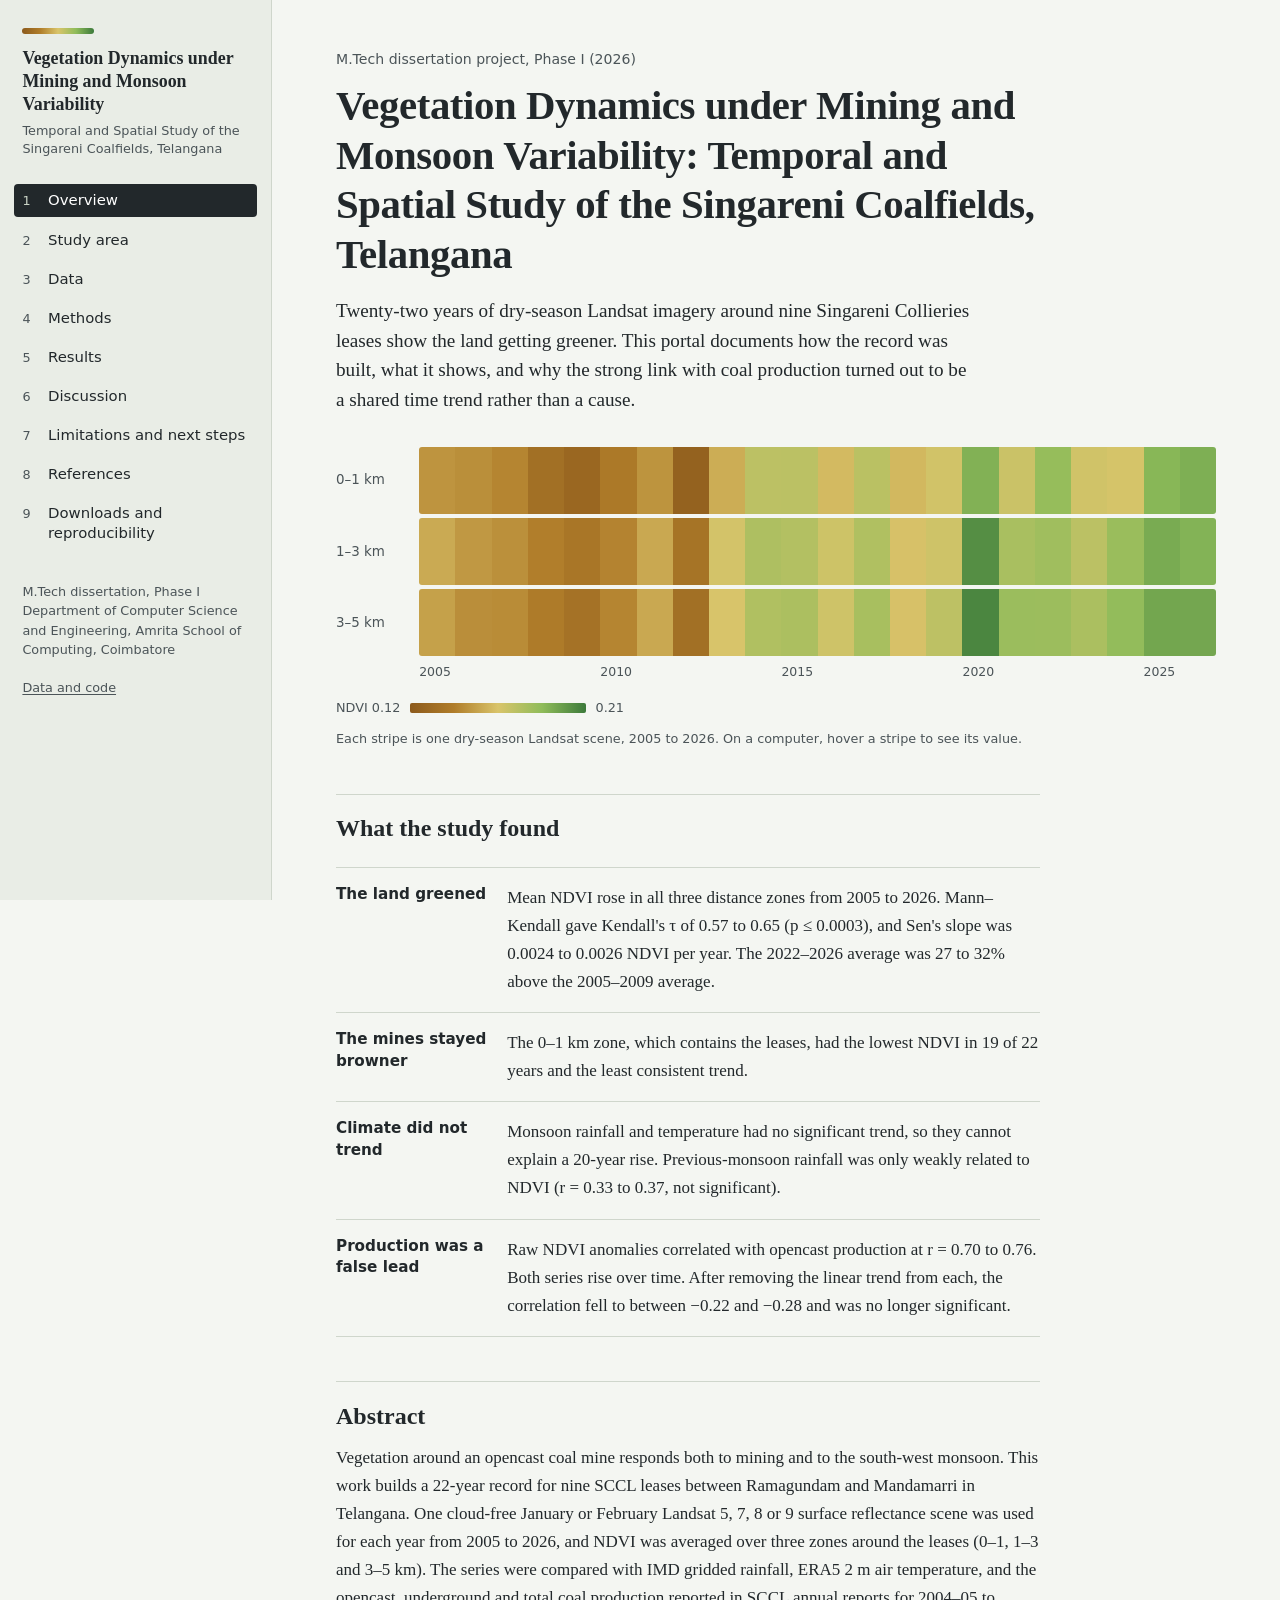
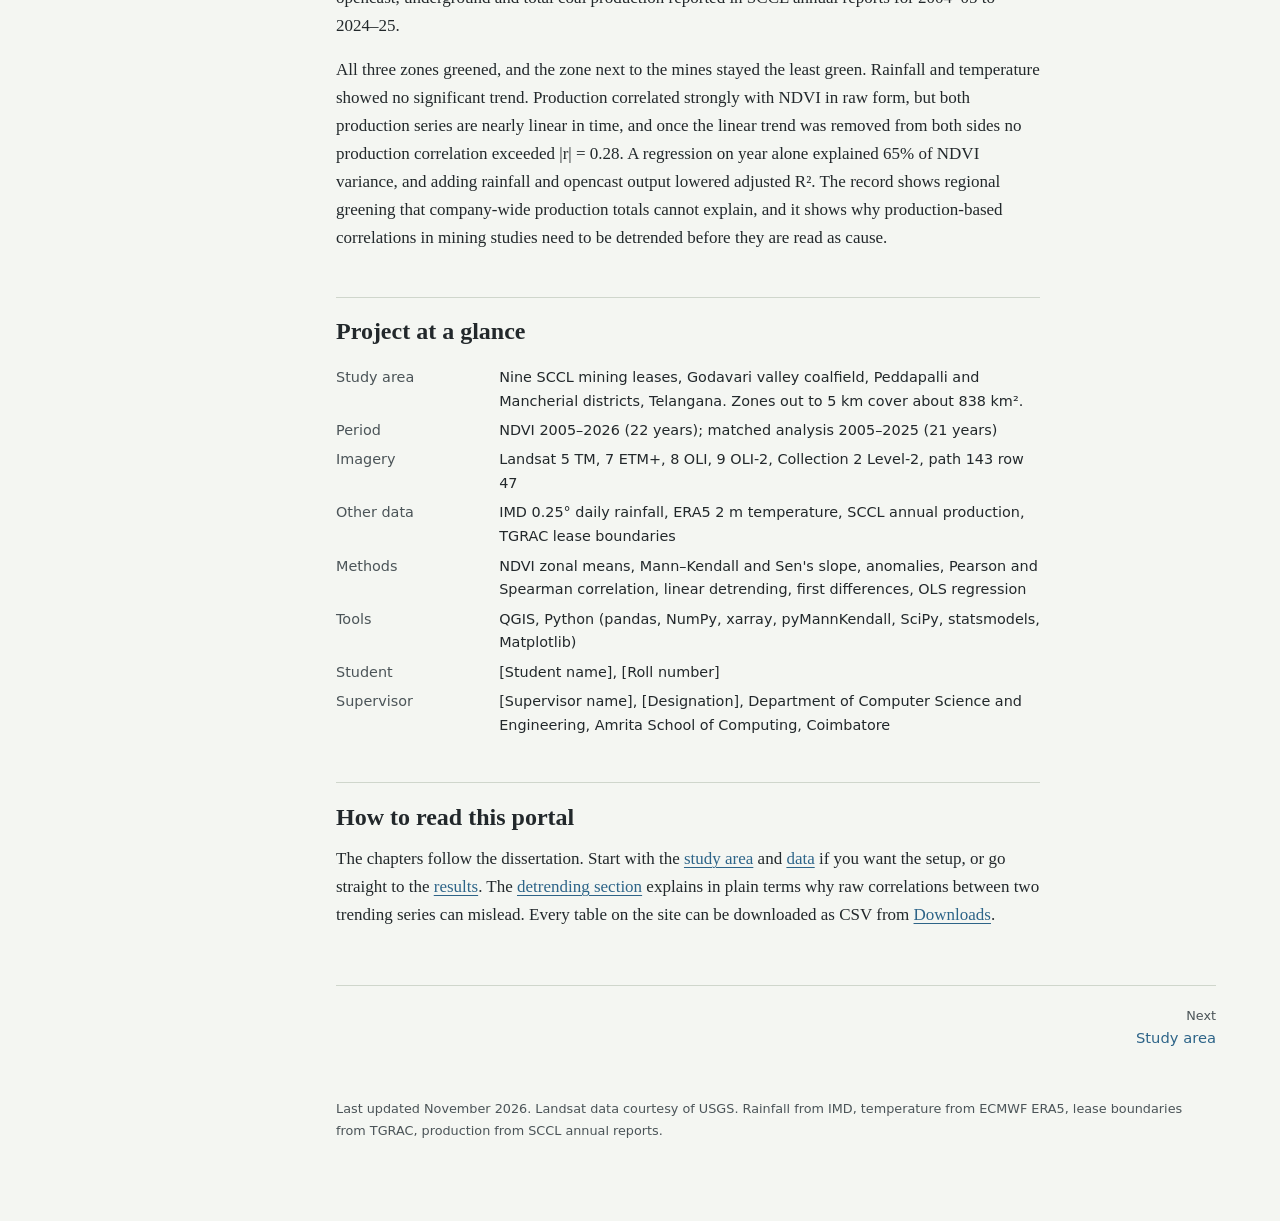
==== index.html @ 4650cf00 "Project Documentation Website" ====
<!DOCTYPE html>
<html lang="en">
<head>
<meta charset="utf-8">
<meta name="viewport" content="width=device-width, initial-scale=1">
<title>Vegetation Dynamics under Mining and Monsoon Variability</title>
<meta name="description" content="22-year Landsat NDVI study of vegetation around Singareni coal mines, Telangana, testing mining production against monsoon variability.">
<link rel="stylesheet" href="assets/style.css">
<link rel="icon" href="data:image/svg+xml,%3Csvg xmlns='http://www.w3.org/2000/svg' viewBox='0 0 16 16'%3E%3Crect width='4' height='16' fill='%23b07d2a'/%3E%3Crect x='4' width='4' height='16' fill='%23d9c46a'/%3E%3Crect x='8' width='4' height='16' fill='%238fbc5a'/%3E%3Crect x='12' width='4' height='16' fill='%233c7a3b'/%3E%3C/svg%3E">
</head>
<body>
<a class="skip" href="#content">Skip to content</a>
<details class="mobile-nav"><summary>Singareni vegetation study</summary><nav class="nav" aria-label="Chapters"><ol><li><a href="index.html" aria-current="page">Overview</a></li><li><a href="study-area.html">Study area</a></li><li><a href="data.html">Data</a></li><li><a href="methods.html">Methods</a></li><li><a href="results.html">Results</a></li><li><a href="discussion.html">Discussion</a></li><li><a href="next-steps.html">Limitations and next steps</a></li><li><a href="references.html">References</a></li><li><a href="downloads.html">Downloads and reproducibility</a></li></ol></nav></details>
<div class="shell">
<aside class="side">
  <a class="brand" href="index.html"><span class="brand-ramp" aria-hidden="true"></span>
    <span class="brand-title">Vegetation Dynamics under Mining and Monsoon Variability</span>
    <span class="brand-sub">Temporal and Spatial Study of the Singareni Coalfields, Telangana</span></a>
  <nav class="nav" aria-label="Chapters"><ol><li><a href="index.html" aria-current="page">Overview</a></li><li><a href="study-area.html">Study area</a></li><li><a href="data.html">Data</a></li><li><a href="methods.html">Methods</a></li><li><a href="results.html">Results</a></li><li><a href="discussion.html">Discussion</a></li><li><a href="next-steps.html">Limitations and next steps</a></li><li><a href="references.html">References</a></li><li><a href="downloads.html">Downloads and reproducibility</a></li></ol></nav>
  <div class="side-foot">M.Tech dissertation, Phase I<br>Department of Computer Science and Engineering, Amrita School of Computing, Coimbatore<br><br><a href="downloads.html">Data and code</a></div>
</aside>
<main id="content">

<section class="hero">
<p class="chapter">M.Tech dissertation project, Phase I (2026)</p>
<h1>Vegetation Dynamics under Mining and Monsoon Variability: Temporal and Spatial Study of the Singareni Coalfields, Telangana</h1>
<p class="lede">Twenty-two years of dry-season Landsat imagery around nine Singareni Collieries leases show the land getting greener. This portal documents how the record was built, what it shows, and why the strong link with coal production turned out to be a shared time trend rather than a cause.</p>
<div class="stripes" role="img" aria-label="Stripe chart of mean January–February NDVI for the 0–1, 1–3 and 3–5 km zones from 2005 to 2026. Stripes are brown before 2013, darkest in 2012, and turn green from 2014, greenest in 2020 and 2025. The 0–1 km row is slightly browner than the other two in most years."><div class="stripe-row"><div class="stripe-label">0–1 km</div><div class="stripe-cells"><span style="background:#be943f;box-shadow:1px 0 0 #be943f;--i:0" title="2005, 0–1 km: NDVI 0.147"></span><span style="background:#ba8f3a;box-shadow:1px 0 0 #ba8f3a;--i:1" title="2006, 0–1 km: NDVI 0.145"></span><span style="background:#b58531;box-shadow:1px 0 0 #b58531;--i:2" title="2007, 0–1 km: NDVI 0.141"></span><span style="background:#a27025;box-shadow:1px 0 0 #a27025;--i:3" title="2008, 0–1 km: NDVI 0.130"></span><span style="background:#9a6721;box-shadow:1px 0 0 #9a6721;--i:4" title="2009, 0–1 km: NDVI 0.124"></span><span style="background:#ac7928;box-shadow:1px 0 0 #ac7928;--i:5" title="2010, 0–1 km: NDVI 0.136"></span><span style="background:#bd943e;box-shadow:1px 0 0 #bd943e;--i:6" title="2011, 0–1 km: NDVI 0.146"></span><span style="background:#94621f;box-shadow:1px 0 0 #94621f;--i:7" title="2012, 0–1 km: NDVI 0.120"></span><span style="background:#ccad55;box-shadow:1px 0 0 #ccad55;--i:8" title="2013, 0–1 km: NDVI 0.155"></span><span style="background:#bcc164;box-shadow:1px 0 0 #bcc164;--i:9" title="2014, 0–1 km: NDVI 0.172"></span><span style="background:#bbc164;box-shadow:1px 0 0 #bbc164;--i:10" title="2015, 0–1 km: NDVI 0.172"></span><span style="background:#d3ba61;box-shadow:1px 0 0 #d3ba61;--i:11" title="2016, 0–1 km: NDVI 0.159"></span><span style="background:#bac163;box-shadow:1px 0 0 #bac163;--i:12" title="2017, 0–1 km: NDVI 0.173"></span><span style="background:#d2b85f;box-shadow:1px 0 0 #d2b85f;--i:13" title="2018, 0–1 km: NDVI 0.158"></span><span style="background:#d1c368;box-shadow:1px 0 0 #d1c368;--i:14" title="2019, 0–1 km: NDVI 0.165"></span><span style="background:#82b155;box-shadow:1px 0 0 #82b155;--i:15" title="2020, 0–1 km: NDVI 0.190"></span><span style="background:#cac267;box-shadow:1px 0 0 #cac267;--i:16" title="2021, 0–1 km: NDVI 0.167"></span><span style="background:#96bd5b;box-shadow:1px 0 0 #96bd5b;--i:17" title="2022, 0–1 km: NDVI 0.184"></span><span style="background:#d0c368;box-shadow:1px 0 0 #d0c368;--i:18" title="2023, 0–1 km: NDVI 0.165"></span><span style="background:#d5c469;box-shadow:1px 0 0 #d5c469;--i:19" title="2024, 0–1 km: NDVI 0.164"></span><span style="background:#88b757;box-shadow:1px 0 0 #88b757;--i:20" title="2025, 0–1 km: NDVI 0.188"></span><span style="background:#7eaf54;box-shadow:1px 0 0 #7eaf54;--i:21" title="2026, 0–1 km: NDVI 0.191"></span></div></div><div class="stripe-row"><div class="stripe-label">1–3 km</div><div class="stripe-cells"><span style="background:#caaa53;box-shadow:1px 0 0 #caaa53;--i:0" title="2005, 1–3 km: NDVI 0.154"></span><span style="background:#c09843;box-shadow:1px 0 0 #c09843;--i:1" title="2006, 1–3 km: NDVI 0.148"></span><span style="background:#bb903b;box-shadow:1px 0 0 #bb903b;--i:2" title="2007, 1–3 km: NDVI 0.145"></span><span style="background:#b17e2b;box-shadow:1px 0 0 #b17e2b;--i:3" title="2008, 1–3 km: NDVI 0.139"></span><span style="background:#a97627;box-shadow:1px 0 0 #a97627;--i:4" title="2009, 1–3 km: NDVI 0.134"></span><span style="background:#b48330;box-shadow:1px 0 0 #b48330;--i:5" title="2010, 1–3 km: NDVI 0.141"></span><span style="background:#c9a851;box-shadow:1px 0 0 #c9a851;--i:6" title="2011, 1–3 km: NDVI 0.153"></span><span style="background:#a67426;box-shadow:1px 0 0 #a67426;--i:7" title="2012, 1–3 km: NDVI 0.132"></span><span style="background:#d3c369;box-shadow:1px 0 0 #d3c369;--i:8" title="2013, 1–3 km: NDVI 0.164"></span><span style="background:#aebf61;box-shadow:1px 0 0 #aebf61;--i:9" title="2014, 1–3 km: NDVI 0.176"></span><span style="background:#b3c062;box-shadow:1px 0 0 #b3c062;--i:10" title="2015, 1–3 km: NDVI 0.175"></span><span style="background:#cdc367;box-shadow:1px 0 0 #cdc367;--i:11" title="2016, 1–3 km: NDVI 0.166"></span><span style="background:#b0c061;box-shadow:1px 0 0 #b0c061;--i:12" title="2017, 1–3 km: NDVI 0.176"></span><span style="background:#d7c168;box-shadow:1px 0 0 #d7c168;--i:13" title="2018, 1–3 km: NDVI 0.162"></span><span style="background:#cec368;box-shadow:1px 0 0 #cec368;--i:14" title="2019, 1–3 km: NDVI 0.166"></span><span style="background:#558e44;box-shadow:1px 0 0 #558e44;--i:15" title="2020, 1–3 km: NDVI 0.203"></span><span style="background:#a9bf60;box-shadow:1px 0 0 #a9bf60;--i:16" title="2021, 1–3 km: NDVI 0.178"></span><span style="background:#a0be5e;box-shadow:1px 0 0 #a0be5e;--i:17" title="2022, 1–3 km: NDVI 0.181"></span><span style="background:#bbc164;box-shadow:1px 0 0 #bbc164;--i:18" title="2023, 1–3 km: NDVI 0.172"></span><span style="background:#9abd5c;box-shadow:1px 0 0 #9abd5c;--i:19" title="2024, 1–3 km: NDVI 0.183"></span><span style="background:#79ab52;box-shadow:1px 0 0 #79ab52;--i:20" title="2025, 1–3 km: NDVI 0.193"></span><span style="background:#83b356;box-shadow:1px 0 0 #83b356;--i:21" title="2026, 1–3 km: NDVI 0.190"></span></div></div><div class="stripe-row"><div class="stripe-label">3–5 km</div><div class="stripe-cells"><span style="background:#c5a14a;box-shadow:1px 0 0 #c5a14a;--i:0" title="2005, 3–5 km: NDVI 0.151"></span><span style="background:#ba8e3a;box-shadow:1px 0 0 #ba8e3a;--i:1" title="2006, 3–5 km: NDVI 0.145"></span><span style="background:#b98c37;box-shadow:1px 0 0 #b98c37;--i:2" title="2007, 3–5 km: NDVI 0.144"></span><span style="background:#ae7b29;box-shadow:1px 0 0 #ae7b29;--i:3" title="2008, 3–5 km: NDVI 0.138"></span><span style="background:#a57226;box-shadow:1px 0 0 #a57226;--i:4" title="2009, 3–5 km: NDVI 0.131"></span><span style="background:#b58531;box-shadow:1px 0 0 #b58531;--i:5" title="2010, 3–5 km: NDVI 0.142"></span><span style="background:#c9a851;box-shadow:1px 0 0 #c9a851;--i:6" title="2011, 3–5 km: NDVI 0.153"></span><span style="background:#a27025;box-shadow:1px 0 0 #a27025;--i:7" title="2012, 3–5 km: NDVI 0.130"></span><span style="background:#d8c46a;box-shadow:1px 0 0 #d8c46a;--i:8" title="2013, 3–5 km: NDVI 0.163"></span><span style="background:#b0c061;box-shadow:1px 0 0 #b0c061;--i:9" title="2014, 3–5 km: NDVI 0.176"></span><span style="background:#acbf60;box-shadow:1px 0 0 #acbf60;--i:10" title="2015, 3–5 km: NDVI 0.177"></span><span style="background:#cec368;box-shadow:1px 0 0 #cec368;--i:11" title="2016, 3–5 km: NDVI 0.166"></span><span style="background:#a8bf5f;box-shadow:1px 0 0 #a8bf5f;--i:12" title="2017, 3–5 km: NDVI 0.178"></span><span style="background:#d7c168;box-shadow:1px 0 0 #d7c168;--i:13" title="2018, 3–5 km: NDVI 0.162"></span><span style="background:#bdc164;box-shadow:1px 0 0 #bdc164;--i:14" title="2019, 3–5 km: NDVI 0.172"></span><span style="background:#4b8640;box-shadow:1px 0 0 #4b8640;--i:15" title="2020, 3–5 km: NDVI 0.206"></span><span style="background:#9bbd5d;box-shadow:1px 0 0 #9bbd5d;--i:16" title="2021, 3–5 km: NDVI 0.182"></span><span style="background:#9cbd5d;box-shadow:1px 0 0 #9cbd5d;--i:17" title="2022, 3–5 km: NDVI 0.182"></span><span style="background:#abbf60;box-shadow:1px 0 0 #abbf60;--i:18" title="2023, 3–5 km: NDVI 0.177"></span><span style="background:#93bc5b;box-shadow:1px 0 0 #93bc5b;--i:19" title="2024, 3–5 km: NDVI 0.185"></span><span style="background:#73a64f;box-shadow:1px 0 0 #73a64f;--i:20" title="2025, 3–5 km: NDVI 0.194"></span><span style="background:#74a650;box-shadow:1px 0 0 #74a650;--i:21" title="2026, 3–5 km: NDVI 0.194"></span></div></div><div class="stripe-axis"><span></span><div class="ticks"><span style="grid-column:1">2005</span><span style="grid-column:6">2010</span><span style="grid-column:11">2015</span><span style="grid-column:16">2020</span><span style="grid-column:21">2025</span></div></div></div><div class="stripe-legend"><span>NDVI 0.12</span><span class="ramp" style="background:linear-gradient(90deg,#8c5a1c,#b07d2a,#d9c46a,#8fbc5a,#3c7a3b)" aria-hidden="true"></span><span>0.21</span><span>Each stripe is one dry-season Landsat scene, 2005 to 2026. On a computer, hover a stripe to see its value.</span></div>
</section>

<div class="col">
<h2>What the study found</h2>
<ul class="findings">
<li><span class="k">The land greened</span><p>Mean NDVI rose in all three distance zones from 2005 to 2026. Mann–Kendall gave Kendall's τ of 0.57 to 0.65 (p ≤ 0.0003), and Sen's slope was 0.0024 to 0.0026 NDVI per year. The 2022–2026 average was 27 to 32% above the 2005–2009 average.</p></li>
<li><span class="k">The mines stayed browner</span><p>The 0–1 km zone, which contains the leases, had the lowest NDVI in 19 of 22 years and the least consistent trend.</p></li>
<li><span class="k">Climate did not trend</span><p>Monsoon rainfall and temperature had no significant trend, so they cannot explain a 20-year rise. Previous-monsoon rainfall was only weakly related to NDVI (r = 0.33 to 0.37, not significant).</p></li>
<li><span class="k">Production was a false lead</span><p>Raw NDVI anomalies correlated with opencast production at r = 0.70 to 0.76. Both series rise over time. After removing the linear trend from each, the correlation fell to between −0.22 and −0.28 and was no longer significant.</p></li>
</ul>

<h2>Abstract</h2>
<p>Vegetation around an opencast coal mine responds both to mining and to the south-west monsoon. This work builds a 22-year record for nine SCCL leases between Ramagundam and Mandamarri in Telangana. One cloud-free January or February Landsat 5, 7, 8 or 9 surface reflectance scene was used for each year from 2005 to 2026, and NDVI was averaged over three zones around the leases (0–1, 1–3 and 3–5 km). The series were compared with IMD gridded rainfall, ERA5 2 m air temperature, and the opencast, underground and total coal production reported in SCCL annual reports for 2004–05 to 2024–25.</p>
<p>All three zones greened, and the zone next to the mines stayed the least green. Rainfall and temperature showed no significant trend. Production correlated strongly with NDVI in raw form, but both production series are nearly linear in time, and once the linear trend was removed from both sides no production correlation exceeded |r| = 0.28. A regression on year alone explained 65% of NDVI variance, and adding rainfall and opencast output lowered adjusted R². The record shows regional greening that company-wide production totals cannot explain, and it shows why production-based correlations in mining studies need to be detrended before they are read as cause.</p>

<h2>Project at a glance</h2>
<dl class="meta">
<dt>Study area</dt><dd>Nine SCCL mining leases, Godavari valley coalfield, Peddapalli and Mancherial districts, Telangana. Zones out to 5 km cover about 838 km².</dd>
<dt>Period</dt><dd>NDVI 2005–2026 (22 years); matched analysis 2005–2025 (21 years)</dd>
<dt>Imagery</dt><dd>Landsat 5 TM, 7 ETM+, 8 OLI, 9 OLI-2, Collection 2 Level-2, path 143 row 47</dd>
<dt>Other data</dt><dd>IMD 0.25° daily rainfall, ERA5 2 m temperature, SCCL annual production, TGRAC lease boundaries</dd>
<dt>Methods</dt><dd>NDVI zonal means, Mann–Kendall and Sen's slope, anomalies, Pearson and Spearman correlation, linear detrending, first differences, OLS regression</dd>
<dt>Tools</dt><dd>QGIS, Python (pandas, NumPy, xarray, pyMannKendall, SciPy, statsmodels, Matplotlib)</dd>
<dt>Student</dt><dd>[Student name], [Roll number]</dd>
<dt>Supervisor</dt><dd>[Supervisor name], [Designation], Department of Computer Science and Engineering, Amrita School of Computing, Coimbatore</dd>
</dl>

<h2>How to read this portal</h2>
<p>The chapters follow the dissertation. Start with the <a href="study-area.html">study area</a> and <a href="data.html">data</a> if you want the setup, or go straight to the <a href="results.html">results</a>. The <a href="methods.html#detrending">detrending section</a> explains in plain terms why raw correlations between two trending series can mislead. Every table on the site can be downloaded as CSV from <a href="downloads.html">Downloads</a>.</p>
</div>

<nav class="pager" aria-label="Previous and next chapter"><a class="next" href="study-area.html"><span class="dir">Next</span>Study area</a></nav>
<p class="foot">Last updated November 2026. Landsat data courtesy of USGS. Rainfall from IMD, temperature from ECMWF ERA5, lease boundaries from TGRAC, production from SCCL annual reports.</p>
</main>
</div>
</body>
</html>
---- assets/style.css ----
/* Singareni vegetation study: documentation portal
   Palette taken from the NDVI ramp: bare ground (ochre) to vegetation (green). */
:root {
  --paper: #f4f6f2;
  --paper-2: #e9ede6;
  --ink: #22282b;
  --ink-2: #4b5458;
  --rule: #cfd6cc;
  --bare: #b07d2a;
  --green: #3c7a3b;
  --river: #2d6488;
  --river-dark: #1f4a67;
  --serif: Charter, "Bitstream Charter", "Sitka Text", Cambria, "Iowan Old Style", Georgia, serif;
  --sans: system-ui, -apple-system, "Segoe UI", Roboto, "Helvetica Neue", Arial, sans-serif;
  --side: 17rem;
}

* { box-sizing: border-box; }
html { -webkit-text-size-adjust: 100%; }
body {
  margin: 0;
  background: var(--paper);
  color: var(--ink);
  font-family: var(--serif);
  font-size: 1.0625rem;
  line-height: 1.65;
}
img { max-width: 100%; height: auto; display: block; }
a { color: var(--river); text-underline-offset: 0.18em; text-decoration-thickness: 1px; }
a:hover { color: var(--river-dark); text-decoration-thickness: 2px; }
:focus-visible { outline: 3px solid var(--river); outline-offset: 2px; border-radius: 2px; }

.skip { position: absolute; left: -999px; top: 0; background: var(--ink); color: #fff; padding: .5rem 1rem; z-index: 10; }
.skip:focus { left: 1rem; }

/* ---------- layout ---------- */
.shell { display: grid; grid-template-columns: var(--side) minmax(0, 1fr); min-height: 100vh; }
.side {
  position: sticky; top: 0; height: 100vh; overflow-y: auto;
  border-right: 1px solid var(--rule);
  background: var(--paper-2);
  padding: 1.75rem 1.4rem 2rem;
  font-family: var(--sans);
}
.brand { display: block; text-decoration: none; color: var(--ink); margin-bottom: 1.6rem; }
.brand-ramp { display: block; height: 6px; width: 4.5rem; border-radius: 3px; margin-bottom: .8rem;
  background: linear-gradient(90deg, #8c5a1c, #b07d2a 25%, #d9c46a 50%, #8fbc5a 75%, #3c7a3b); }
.brand-title { display: block; font-family: var(--serif); font-size: 1.12rem; line-height: 1.3; font-weight: 700; }
.brand-sub { display: block; font-size: .8rem; color: var(--ink-2); margin-top: .35rem; line-height: 1.4; }

.nav ol { list-style: none; margin: 0; padding: 0; counter-reset: ch; }
.nav li { counter-increment: ch; }
.nav a {
  display: grid; grid-template-columns: 1.6rem 1fr; align-items: baseline;
  padding: .42rem .55rem; margin: 0 -.55rem; border-radius: 4px;
  color: var(--ink); text-decoration: none; font-size: .93rem; line-height: 1.35;
}
.nav a::before { content: counter(ch); color: var(--ink-2); font-size: .8rem; font-variant-numeric: tabular-nums; }
.nav a:hover { background: #dde3d9; }
.nav a[aria-current="page"] { background: var(--ink); color: #fff; }
.nav a[aria-current="page"]::before { color: #c9d3c6; }
.side-foot { margin-top: 2rem; font-size: .8rem; color: var(--ink-2); line-height: 1.5; }
.side-foot a { color: var(--ink-2); }

.mobile-nav { display: none; }

main { padding: 3rem clamp(1.25rem, 5vw, 4.5rem) 4rem; min-width: 0; }
.col { max-width: 44rem; }
.wide { max-width: 64rem; }

/* ---------- type ---------- */
h1, h2, h3 { font-family: var(--serif); line-height: 1.22; color: var(--ink); }
h1 { font-size: clamp(1.9rem, 3.2vw, 2.55rem); font-weight: 700; margin: 0 0 1rem; letter-spacing: -0.01em; }
h2 { font-size: 1.5rem; font-weight: 700; margin: 2.8rem 0 .8rem; padding-top: 1.2rem; border-top: 1px solid var(--rule); }
h3 { font-size: 1.14rem; font-weight: 700; margin: 1.9rem 0 .5rem; }
p { margin: 0 0 1rem; }
.lede { font-size: 1.2rem; line-height: 1.55; color: var(--ink); max-width: 40rem; }
.chapter { font-family: var(--sans); font-size: .88rem; color: var(--ink-2); margin: 0 0 .6rem; }
.muted { color: var(--ink-2); }
small, .small { font-size: .86rem; }
ul, ol { padding-left: 1.3rem; margin: 0 0 1rem; }
li { margin-bottom: .35rem; }
strong { font-weight: 700; }
code, .mono { font-family: ui-monospace, "Cascadia Mono", Consolas, "Liberation Mono", monospace; font-size: .88em; }
code { background: var(--paper-2); padding: .08em .3em; border-radius: 3px; }
pre { background: #20262a; color: #e6ebe4; padding: 1rem 1.15rem; border-radius: 6px; overflow-x: auto; font-size: .85rem; line-height: 1.5; }
pre code { background: none; padding: 0; color: inherit; }

/* ---------- figures, tables ---------- */
figure { margin: 1.8rem 0 2rem; }
figure img { border: 1px solid var(--rule); background: #fff; border-radius: 4px; }
figcaption { font-family: var(--sans); font-size: .86rem; color: var(--ink-2); line-height: 1.5; margin-top: .6rem; max-width: 44rem; }
figcaption b { color: var(--ink); }
.fig-pair { display: grid; grid-template-columns: 1fr 1fr; gap: 1.2rem; }
.fig-pair figure { margin: 0; }

.table-wrap { overflow-x: auto; margin: 1.2rem 0 1.8rem; border: 1px solid var(--rule); border-radius: 4px; background: #fff; }
table { border-collapse: collapse; width: 100%; font-family: var(--sans); font-size: .88rem; line-height: 1.4; }
caption { caption-side: top; text-align: left; padding: .75rem .9rem .5rem; font-size: .86rem; color: var(--ink-2); }
th, td { padding: .5rem .9rem; text-align: left; border-bottom: 1px solid #e3e8e1; vertical-align: top; }
thead th { background: var(--paper-2); font-weight: 600; border-bottom: 1px solid var(--rule); white-space: nowrap; }
tbody tr:last-child td { border-bottom: 0; }
td.num, th.num { text-align: right; font-variant-numeric: tabular-nums; }
tr.total td { font-weight: 600; background: #f7f9f6; }
.sig { color: var(--green); font-weight: 600; }
.ns { color: var(--ink-2); }

/* ---------- callouts ---------- */
.note {
  border-left: 4px solid var(--river); background: #e7eef2;
  padding: .9rem 1.1rem; margin: 1.5rem 0; border-radius: 0 4px 4px 0;
}
.note.caution { border-left-color: var(--bare); background: #f3ecdf; }
.note p:last-child { margin-bottom: 0; }
.note-title { font-family: var(--sans); font-weight: 600; font-size: .92rem; margin: 0 0 .3rem; }

/* ---------- hero: NDVI stripes ---------- */
.hero { margin: 0 0 2.6rem; }
.hero h1 { max-width: 46rem; }
.stripes { margin: 2rem 0 .5rem; font-family: var(--sans); }
.stripe-row { display: grid; grid-template-columns: 5.2rem 1fr; align-items: stretch; margin-bottom: 4px; }
.stripe-label { font-size: .84rem; color: var(--ink-2); align-self: center; }
.stripe-cells { display: grid; grid-template-columns: repeat(22, 1fr); gap: 0; height: 4.2rem; border-radius: 3px; overflow: hidden; }
.stripe-cells span { display: block; }
.stripe-axis { display: grid; grid-template-columns: 5.2rem 1fr; font-size: .78rem; color: var(--ink-2); margin-top: .35rem; }
.stripe-axis .ticks { display: grid; grid-template-columns: repeat(22, 1fr); }
.stripe-axis .ticks span { white-space: nowrap; }
.stripe-legend { display: flex; align-items: center; gap: .6rem; font-family: var(--sans); font-size: .8rem; color: var(--ink-2); margin-top: .9rem; flex-wrap: wrap; }
.stripe-legend .ramp { width: 11rem; height: 10px; border-radius: 2px; }
@media (prefers-reduced-motion: no-preference) {
  .stripe-cells span { animation: grow .9s ease-out both; animation-delay: calc(var(--i) * 35ms); }
  @keyframes grow { from { opacity: 0; transform: scaleY(.2); } to { opacity: 1; transform: scaleY(1); } }
}

.findings { list-style: none; padding: 0; margin: 1.5rem 0 0; display: grid; gap: 0; border-top: 1px solid var(--rule); }
.findings li { display: grid; grid-template-columns: 9.5rem 1fr; gap: 1.2rem; padding: 1rem 0; border-bottom: 1px solid var(--rule); margin: 0; }
.findings .k { font-family: var(--sans); font-weight: 600; font-size: .95rem; color: var(--ink); line-height: 1.4; }
.findings p { margin: 0; }

.meta { display: grid; grid-template-columns: 9rem 1fr; gap: .35rem 1.2rem; font-family: var(--sans); font-size: .9rem; margin: 1.2rem 0 2rem; }
.meta dt { color: var(--ink-2); }
.meta dd { margin: 0; }

/* ---------- steps (real sequence) ---------- */
.steps { list-style: none; padding: 0; counter-reset: st; margin: 1.4rem 0 2rem; }
.steps > li { counter-increment: st; position: relative; padding: 0 0 1.2rem 2.8rem; margin: 0; }
.steps > li::before {
  content: counter(st); position: absolute; left: 0; top: .05rem;
  width: 1.9rem; height: 1.9rem; border-radius: 50%; display: grid; place-items: center;
  background: var(--ink); color: #fff; font-family: var(--sans); font-size: .85rem; font-weight: 600;
}
.steps > li::after { content: ""; position: absolute; left: .93rem; top: 2.1rem; bottom: .2rem; width: 2px; background: var(--rule); }
.steps > li:last-child::after { display: none; }
.steps h3 { margin: 0 0 .25rem; font-size: 1.05rem; }
.steps p { margin: 0; }

/* ---------- equations ---------- */
.eq { font-family: var(--serif); font-size: 1.12rem; text-align: center; margin: 1.3rem 0 1.5rem; overflow-x: auto; }
.frac { display: inline-flex; flex-direction: column; vertical-align: middle; text-align: center; margin: 0 .2em; }
.frac > span:first-child { border-bottom: 1px solid currentColor; padding: 0 .3em .1em; }
.frac > span:last-child { padding: .1em .3em 0; }
var { font-style: italic; }

/* ---------- downloads, refs ---------- */
.files { list-style: none; padding: 0; margin: 1rem 0 2rem; border-top: 1px solid var(--rule); }
.files li { display: grid; grid-template-columns: 1fr auto; gap: .2rem 1rem; padding: .85rem 0; border-bottom: 1px solid var(--rule); margin: 0; }
.files a { font-family: var(--sans); font-weight: 600; font-size: .95rem; }
.files .desc { grid-column: 1 / -1; color: var(--ink-2); font-size: .93rem; }
.files .size { font-family: var(--sans); font-size: .8rem; color: var(--ink-2); }
.refs { padding-left: 2.2rem; }
.refs li { margin-bottom: .85rem; padding-left: .3rem; }
.refs .doi { font-family: var(--sans); font-size: .85rem; word-break: break-all; }

.pager { display: flex; justify-content: space-between; gap: 1rem; margin-top: 3.5rem; padding-top: 1.2rem; border-top: 1px solid var(--rule); font-family: var(--sans); font-size: .92rem; }
.pager a { text-decoration: none; display: block; max-width: 48%; }
.pager .dir { display: block; font-size: .8rem; color: var(--ink-2); }
.pager .next { text-align: right; margin-left: auto; }

.foot { margin-top: 3rem; font-family: var(--sans); font-size: .8rem; color: var(--ink-2); }

/* ---------- responsive ---------- */
@media (max-width: 900px) {
  .shell { grid-template-columns: 1fr; }
  .side { display: none; }
  .mobile-nav { display: block; position: sticky; top: 0; z-index: 5; background: var(--paper-2); border-bottom: 1px solid var(--rule); font-family: var(--sans); }
  .mobile-nav summary { padding: .85rem 1.25rem; cursor: pointer; font-weight: 600; font-size: .95rem; list-style: none; display: flex; justify-content: space-between; }
  .mobile-nav summary::-webkit-details-marker { display: none; }
  .mobile-nav summary::after { content: "Menu"; font-weight: 400; color: var(--ink-2); }
  .mobile-nav[open] summary::after { content: "Close"; }
  .mobile-nav .nav { padding: 0 1.25rem 1rem; }
  main { padding-top: 1.8rem; }
  .fig-pair { grid-template-columns: 1fr; }
  .findings li { grid-template-columns: 1fr; gap: .3rem; }
  .stripe-row, .stripe-axis { grid-template-columns: 3.8rem 1fr; }
  .stripe-cells { height: 3rem; }
  .meta { grid-template-columns: 1fr; }
  .meta dt { margin-top: .4rem; }
}
@media print {
  .side, .mobile-nav, .pager { display: none; }
  .shell { display: block; }
  body { background: #fff; }
}
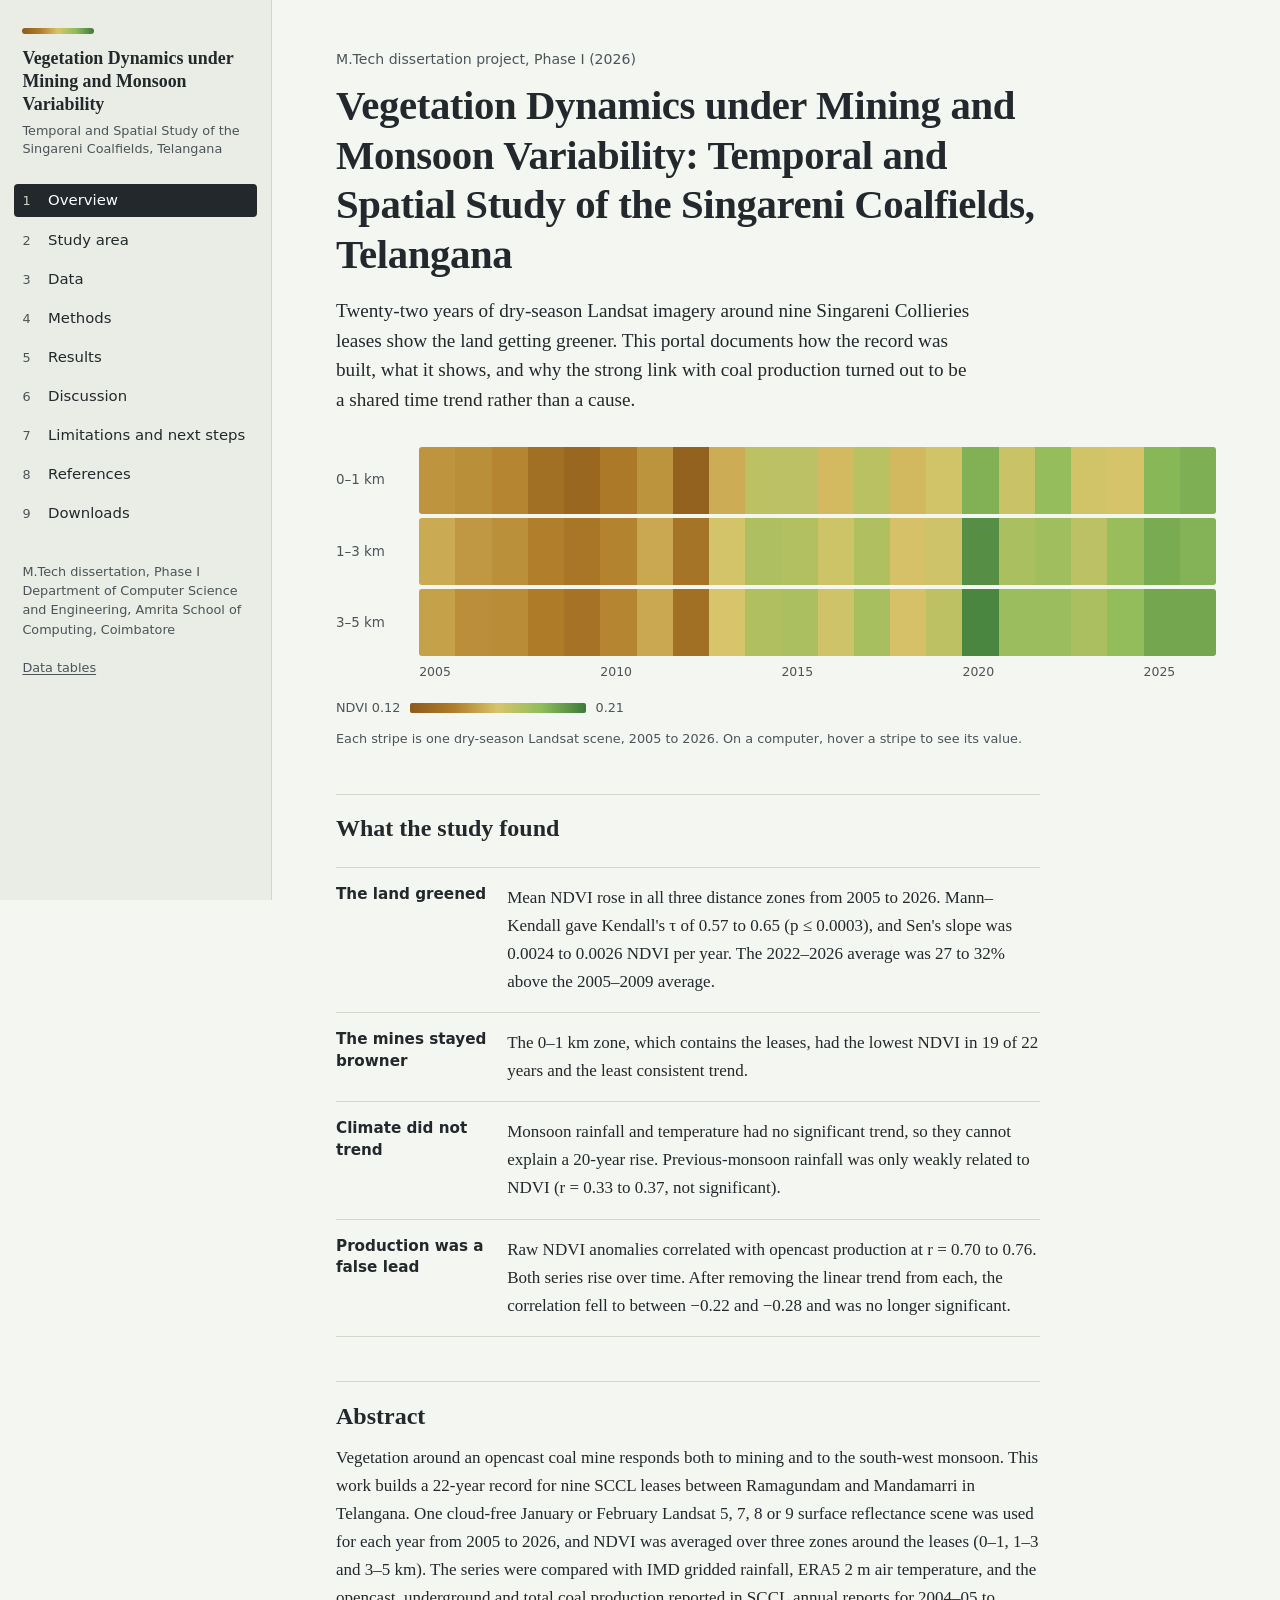
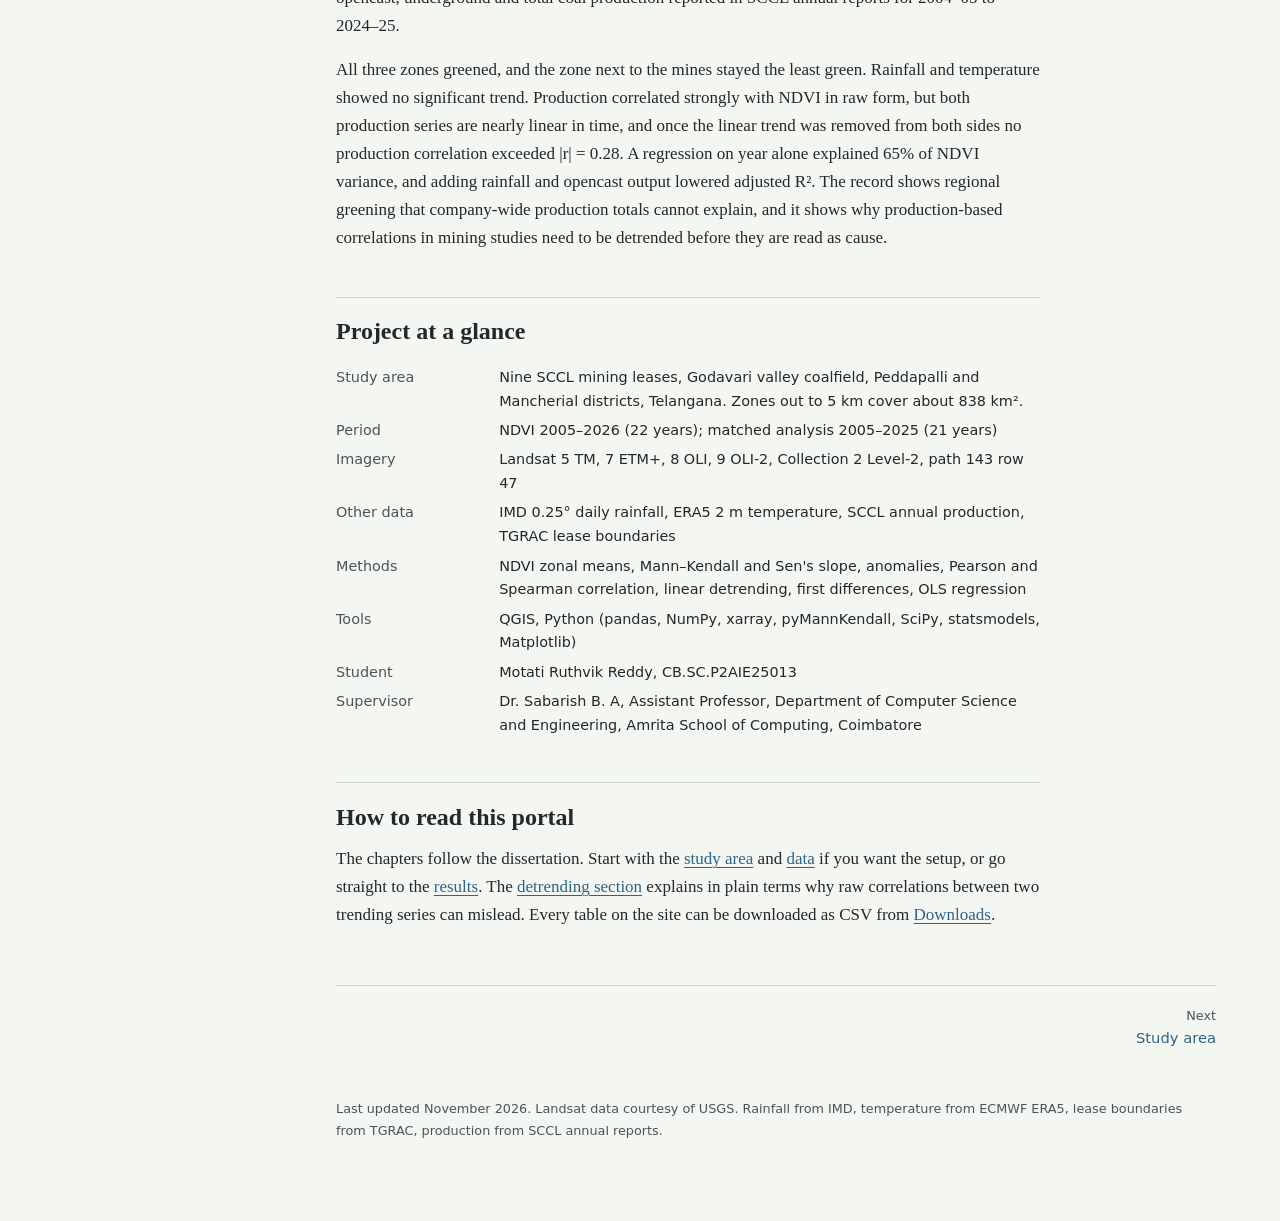
==== commit e79426c6: "Fill in student and supervisor details; trim downloads page to data tables Co-Authored-By: Claude Op" ====
--- a/index.html
+++ b/index.html
@@ -10,14 +10,14 @@
 </head>
 <body>
 <a class="skip" href="#content">Skip to content</a>
-<details class="mobile-nav"><summary>Singareni vegetation study</summary><nav class="nav" aria-label="Chapters"><ol><li><a href="index.html" aria-current="page">Overview</a></li><li><a href="study-area.html">Study area</a></li><li><a href="data.html">Data</a></li><li><a href="methods.html">Methods</a></li><li><a href="results.html">Results</a></li><li><a href="discussion.html">Discussion</a></li><li><a href="next-steps.html">Limitations and next steps</a></li><li><a href="references.html">References</a></li><li><a href="downloads.html">Downloads and reproducibility</a></li></ol></nav></details>
+<details class="mobile-nav"><summary>Singareni vegetation study</summary><nav class="nav" aria-label="Chapters"><ol><li><a href="index.html" aria-current="page">Overview</a></li><li><a href="study-area.html">Study area</a></li><li><a href="data.html">Data</a></li><li><a href="methods.html">Methods</a></li><li><a href="results.html">Results</a></li><li><a href="discussion.html">Discussion</a></li><li><a href="next-steps.html">Limitations and next steps</a></li><li><a href="references.html">References</a></li><li><a href="downloads.html">Downloads</a></li></ol></nav></details>
 <div class="shell">
 <aside class="side">
   <a class="brand" href="index.html"><span class="brand-ramp" aria-hidden="true"></span>
     <span class="brand-title">Vegetation Dynamics under Mining and Monsoon Variability</span>
     <span class="brand-sub">Temporal and Spatial Study of the Singareni Coalfields, Telangana</span></a>
-  <nav class="nav" aria-label="Chapters"><ol><li><a href="index.html" aria-current="page">Overview</a></li><li><a href="study-area.html">Study area</a></li><li><a href="data.html">Data</a></li><li><a href="methods.html">Methods</a></li><li><a href="results.html">Results</a></li><li><a href="discussion.html">Discussion</a></li><li><a href="next-steps.html">Limitations and next steps</a></li><li><a href="references.html">References</a></li><li><a href="downloads.html">Downloads and reproducibility</a></li></ol></nav>
-  <div class="side-foot">M.Tech dissertation, Phase I<br>Department of Computer Science and Engineering, Amrita School of Computing, Coimbatore<br><br><a href="downloads.html">Data and code</a></div>
+  <nav class="nav" aria-label="Chapters"><ol><li><a href="index.html" aria-current="page">Overview</a></li><li><a href="study-area.html">Study area</a></li><li><a href="data.html">Data</a></li><li><a href="methods.html">Methods</a></li><li><a href="results.html">Results</a></li><li><a href="discussion.html">Discussion</a></li><li><a href="next-steps.html">Limitations and next steps</a></li><li><a href="references.html">References</a></li><li><a href="downloads.html">Downloads</a></li></ol></nav>
+  <div class="side-foot">M.Tech dissertation, Phase I<br>Department of Computer Science and Engineering, Amrita School of Computing, Coimbatore<br><br><a href="downloads.html">Data tables</a></div>
 </aside>
 <main id="content">
 
@@ -49,8 +49,8 @@
 <dt>Other data</dt><dd>IMD 0.25° daily rainfall, ERA5 2 m temperature, SCCL annual production, TGRAC lease boundaries</dd>
 <dt>Methods</dt><dd>NDVI zonal means, Mann–Kendall and Sen's slope, anomalies, Pearson and Spearman correlation, linear detrending, first differences, OLS regression</dd>
 <dt>Tools</dt><dd>QGIS, Python (pandas, NumPy, xarray, pyMannKendall, SciPy, statsmodels, Matplotlib)</dd>
-<dt>Student</dt><dd>[Student name], [Roll number]</dd>
-<dt>Supervisor</dt><dd>[Supervisor name], [Designation], Department of Computer Science and Engineering, Amrita School of Computing, Coimbatore</dd>
+<dt>Student</dt><dd>Motati Ruthvik Reddy, CB.SC.P2AIE25013</dd>
+<dt>Supervisor</dt><dd>Dr. Sabarish B. A, Assistant Professor, Department of Computer Science and Engineering, Amrita School of Computing, Coimbatore</dd>
 </dl>
 
 <h2>How to read this portal</h2>
